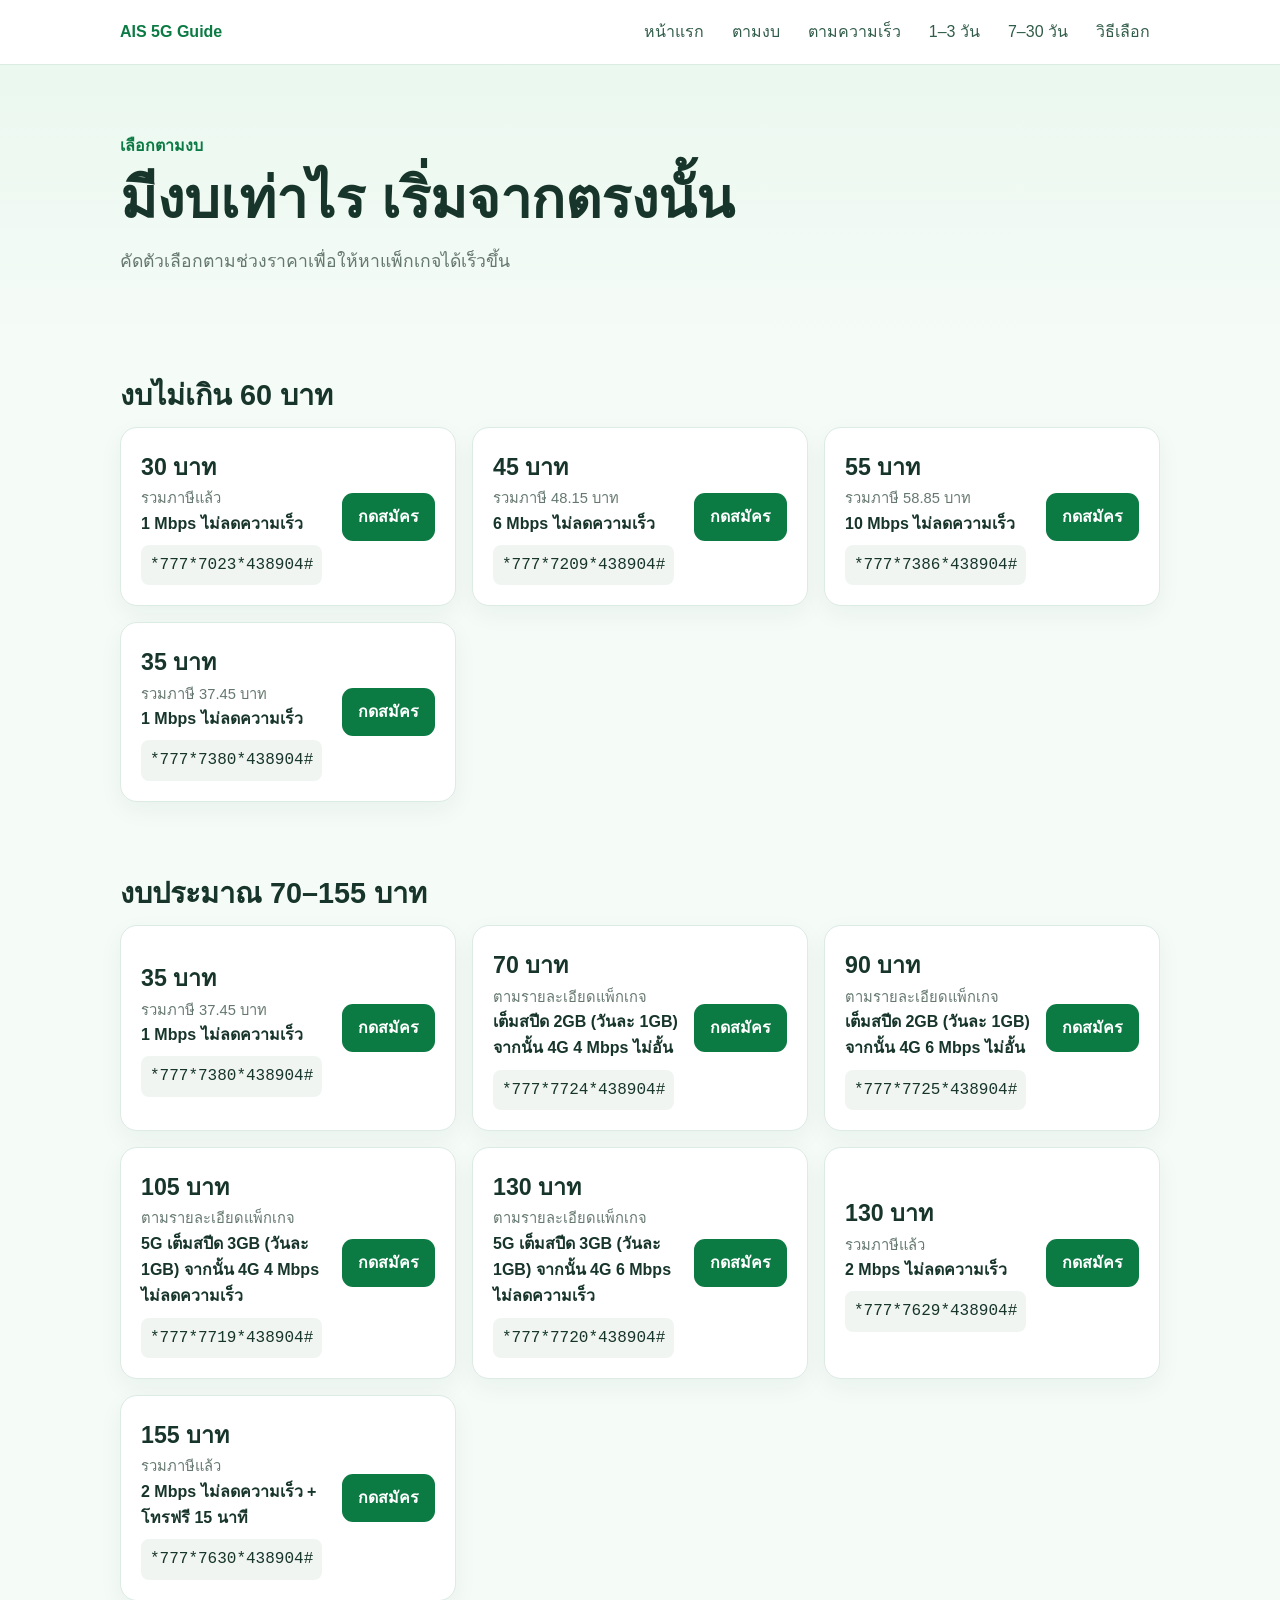
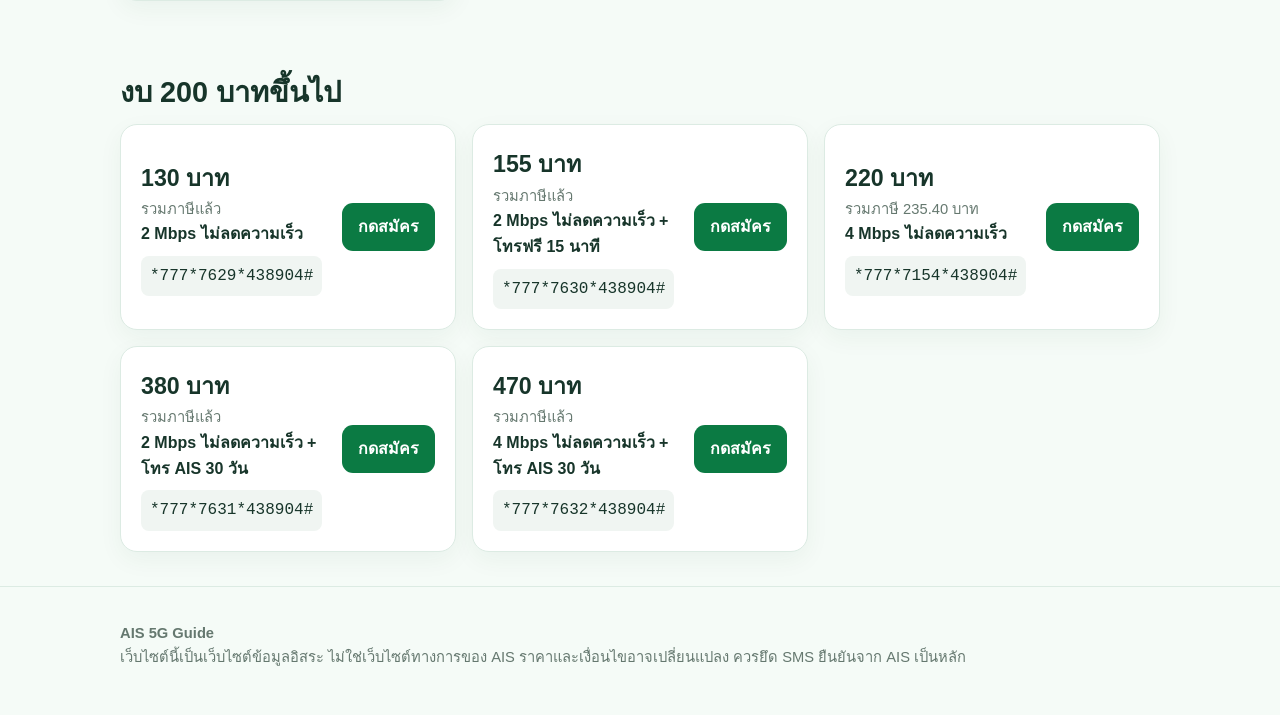
==== budget.html @ 9167f705 "Add budget.html" ====
<!doctype html><html lang="th"><head><meta charset="utf-8"><meta name="viewport" content="width=device-width,initial-scale=1"><title>โปรเน็ต AIS เลือกตามงบ ราคาเริ่ม 30 บาท | AIS 5G Guide</title><meta name="description" content="เลือกโปร AIS เติมเงินตามงบ พร้อมความเร็ว ระยะเวลา และรหัสสมัคร"><meta name="robots" content="index,follow"><link rel="stylesheet" href="style.css"></head><body><header><div class="wrap nav"><a class="brand" href="index.html">AIS 5G Guide</a><nav><a href="index.html">หน้าแรก</a><a href="budget.html">ตามงบ</a><a href="speed.html">ตามความเร็ว</a><a href="short-term.html">1–3 วัน</a><a href="long-term.html">7–30 วัน</a><a href="guide.html">วิธีเลือก</a></nav></div></header><main><section class="hero"><div class="wrap"><div class="eyebrow">เลือกตามงบ</div><h1>มีงบเท่าไร เริ่มจากตรงนั้น</h1><p class="lead">คัดตัวเลือกตามช่วงราคาเพื่อให้หาแพ็กเกจได้เร็วขึ้น</p></div></section><section><div class="wrap"><h2 class="title">งบไม่เกิน 60 บาท</h2><div class="grid"><article class="card plan"><div><div class="price">30 บาท</div><div class="meta">รวมภาษีแล้ว</div><strong>1 Mbps ไม่ลดความเร็ว</strong><br><span class="code">*777*7023*438904#</span></div><a class="btn" href="tel:*777*7023*438904%23">กดสมัคร</a></article><article class="card plan"><div><div class="price">45 บาท</div><div class="meta">รวมภาษี 48.15 บาท</div><strong>6 Mbps ไม่ลดความเร็ว</strong><br><span class="code">*777*7209*438904#</span></div><a class="btn" href="tel:*777*7209*438904%23">กดสมัคร</a></article><article class="card plan"><div><div class="price">55 บาท</div><div class="meta">รวมภาษี 58.85 บาท</div><strong>10 Mbps ไม่ลดความเร็ว</strong><br><span class="code">*777*7386*438904#</span></div><a class="btn" href="tel:*777*7386*438904%23">กดสมัคร</a></article><article class="card plan"><div><div class="price">35 บาท</div><div class="meta">รวมภาษี 37.45 บาท</div><strong>1 Mbps ไม่ลดความเร็ว</strong><br><span class="code">*777*7380*438904#</span></div><a class="btn" href="tel:*777*7380*438904%23">กดสมัคร</a></div></div></section><section><div class="wrap"><h2 class="title">งบประมาณ 70–155 บาท</h2><div class="grid"><article class="card plan"><div><div class="price">35 บาท</div><div class="meta">รวมภาษี 37.45 บาท</div><strong>1 Mbps ไม่ลดความเร็ว</strong><br><span class="code">*777*7380*438904#</span></div><a class="btn" href="tel:*777*7380*438904%23">กดสมัคร</a></article><article class="card plan"><div><div class="price">70 บาท</div><div class="meta">ตามรายละเอียดแพ็กเกจ</div><strong>เต็มสปีด 2GB (วันละ 1GB) จากนั้น 4G 4 Mbps ไม่อั้น</strong><br><span class="code">*777*7724*438904#</span></div><a class="btn" href="tel:*777*7724*438904%23">กดสมัคร</a></article><article class="card plan"><div><div class="price">90 บาท</div><div class="meta">ตามรายละเอียดแพ็กเกจ</div><strong>เต็มสปีด 2GB (วันละ 1GB) จากนั้น 4G 6 Mbps ไม่อั้น</strong><br><span class="code">*777*7725*438904#</span></div><a class="btn" href="tel:*777*7725*438904%23">กดสมัคร</a></article><article class="card plan"><div><div class="price">105 บาท</div><div class="meta">ตามรายละเอียดแพ็กเกจ</div><strong>5G เต็มสปีด 3GB (วันละ 1GB) จากนั้น 4G 4 Mbps ไม่ลดความเร็ว</strong><br><span class="code">*777*7719*438904#</span></div><a class="btn" href="tel:*777*7719*438904%23">กดสมัคร</a></article><article class="card plan"><div><div class="price">130 บาท</div><div class="meta">ตามรายละเอียดแพ็กเกจ</div><strong>5G เต็มสปีด 3GB (วันละ 1GB) จากนั้น 4G 6 Mbps ไม่ลดความเร็ว</strong><br><span class="code">*777*7720*438904#</span></div><a class="btn" href="tel:*777*7720*438904%23">กดสมัคร</a></article><article class="card plan"><div><div class="price">130 บาท</div><div class="meta">รวมภาษีแล้ว</div><strong>2 Mbps ไม่ลดความเร็ว</strong><br><span class="code">*777*7629*438904#</span></div><a class="btn" href="tel:*777*7629*438904%23">กดสมัคร</a></article><article class="card plan"><div><div class="price">155 บาท</div><div class="meta">รวมภาษีแล้ว</div><strong>2 Mbps ไม่ลดความเร็ว + โทรฟรี 15 นาที</strong><br><span class="code">*777*7630*438904#</span></div><a class="btn" href="tel:*777*7630*438904%23">กดสมัคร</a></div></div></section><section><div class="wrap"><h2 class="title">งบ 200 บาทขึ้นไป</h2><div class="grid"><article class="card plan"><div><div class="price">130 บาท</div><div class="meta">รวมภาษีแล้ว</div><strong>2 Mbps ไม่ลดความเร็ว</strong><br><span class="code">*777*7629*438904#</span></div><a class="btn" href="tel:*777*7629*438904%23">กดสมัคร</a></article><article class="card plan"><div><div class="price">155 บาท</div><div class="meta">รวมภาษีแล้ว</div><strong>2 Mbps ไม่ลดความเร็ว + โทรฟรี 15 นาที</strong><br><span class="code">*777*7630*438904#</span></div><a class="btn" href="tel:*777*7630*438904%23">กดสมัคร</a></article><article class="card plan"><div><div class="price">220 บาท</div><div class="meta">รวมภาษี 235.40 บาท</div><strong>4 Mbps ไม่ลดความเร็ว</strong><br><span class="code">*777*7154*438904#</span></div><a class="btn" href="tel:*777*7154*438904%23">กดสมัคร</a></article><article class="card plan"><div><div class="price">380 บาท</div><div class="meta">รวมภาษีแล้ว</div><strong>2 Mbps ไม่ลดความเร็ว + โทร AIS 30 วัน</strong><br><span class="code">*777*7631*438904#</span></div><a class="btn" href="tel:*777*7631*438904%23">กดสมัคร</a></article><article class="card plan"><div><div class="price">470 บาท</div><div class="meta">รวมภาษีแล้ว</div><strong>4 Mbps ไม่ลดความเร็ว + โทร AIS 30 วัน</strong><br><span class="code">*777*7632*438904#</span></div><a class="btn" href="tel:*777*7632*438904%23">กดสมัคร</a></article></div></div></section></main><footer class="footer"><div class="wrap"><strong>AIS 5G Guide</strong><br>เว็บไซต์นี้เป็นเว็บไซต์ข้อมูลอิสระ ไม่ใช่เว็บไซต์ทางการของ AIS ราคาและเงื่อนไขอาจเปลี่ยนแปลง ควรยึด SMS ยืนยันจาก AIS เป็นหลัก</div></footer></body></html>
---- style.css ----
:root{--g:#0b7a43;--g2:#075a32;--bg:#f5fbf7;--card:#fff;--ink:#17352a;--muted:#65786f;--line:#dcebe3}
*{box-sizing:border-box}body{margin:0;font-family:-apple-system,BlinkMacSystemFont,"Noto Sans Thai","Segoe UI",sans-serif;background:var(--bg);color:var(--ink);line-height:1.65}a{color:inherit}.wrap{max-width:1080px;margin:auto;padding:0 20px}header{background:#fff;border-bottom:1px solid var(--line);position:sticky;top:0;z-index:10}.nav{display:flex;justify-content:space-between;align-items:center;gap:18px;min-height:64px}.brand{font-weight:900;color:var(--g);text-decoration:none}nav{display:flex;gap:8px;flex-wrap:wrap}nav a{text-decoration:none;padding:7px 10px;border-radius:9px;color:#315c49}nav a:hover{background:#eaf7ef}.hero{padding:68px 0 44px;background:linear-gradient(#eaf8ef,#f5fbf7)}.eyebrow{font-weight:800;color:var(--g)}h1{font-size:clamp(2rem,5vw,3.5rem);line-height:1.1;margin:.15em 0}.lead{max-width:780px;color:var(--muted);font-size:1.1rem}.actions{display:flex;gap:10px;flex-wrap:wrap;margin-top:22px}.btn{display:inline-block;background:var(--g);color:#fff;text-decoration:none;padding:11px 16px;border-radius:11px;font-weight:800}.btn.alt{background:#fff;color:var(--g);border:1px solid var(--line)}section{padding:34px 0}.grid{display:grid;grid-template-columns:repeat(3,1fr);gap:16px}.card{background:var(--card);border:1px solid var(--line);border-radius:17px;padding:20px;box-shadow:0 8px 24px rgba(20,70,45,.05)}.card h2,.card h3{margin-top:0}.tag{display:inline-block;background:#eaf7ef;color:var(--g2);padding:5px 9px;border-radius:999px;font-size:.82rem;font-weight:800}.price{font-size:1.45rem;font-weight:900}.meta{color:var(--muted);font-size:.92rem}.code{font-family:ui-monospace,SFMono-Regular,Menlo,monospace;background:#f0f5f2;padding:7px 9px;border-radius:8px;display:inline-block;margin-top:8px}.plan{display:grid;grid-template-columns:1fr auto;gap:14px;align-items:center}.plan .btn{white-space:nowrap}.title{font-size:1.8rem;margin:0 0 8px}.sub{color:var(--muted);margin-top:0}.notice{background:#fff8dc;border:1px solid #f1e4a5;border-radius:13px;padding:15px;color:#675b22}.two{display:grid;grid-template-columns:1fr 1fr;gap:17px}.footer{border-top:1px solid var(--line);padding:34px 0 46px;color:var(--muted);font-size:.92rem}@media(max-width:820px){.grid,.two{grid-template-columns:1fr}.nav{align-items:flex-start;flex-direction:column;padding:12px 0}.plan{grid-template-columns:1fr}.hero{padding-top:44px}}
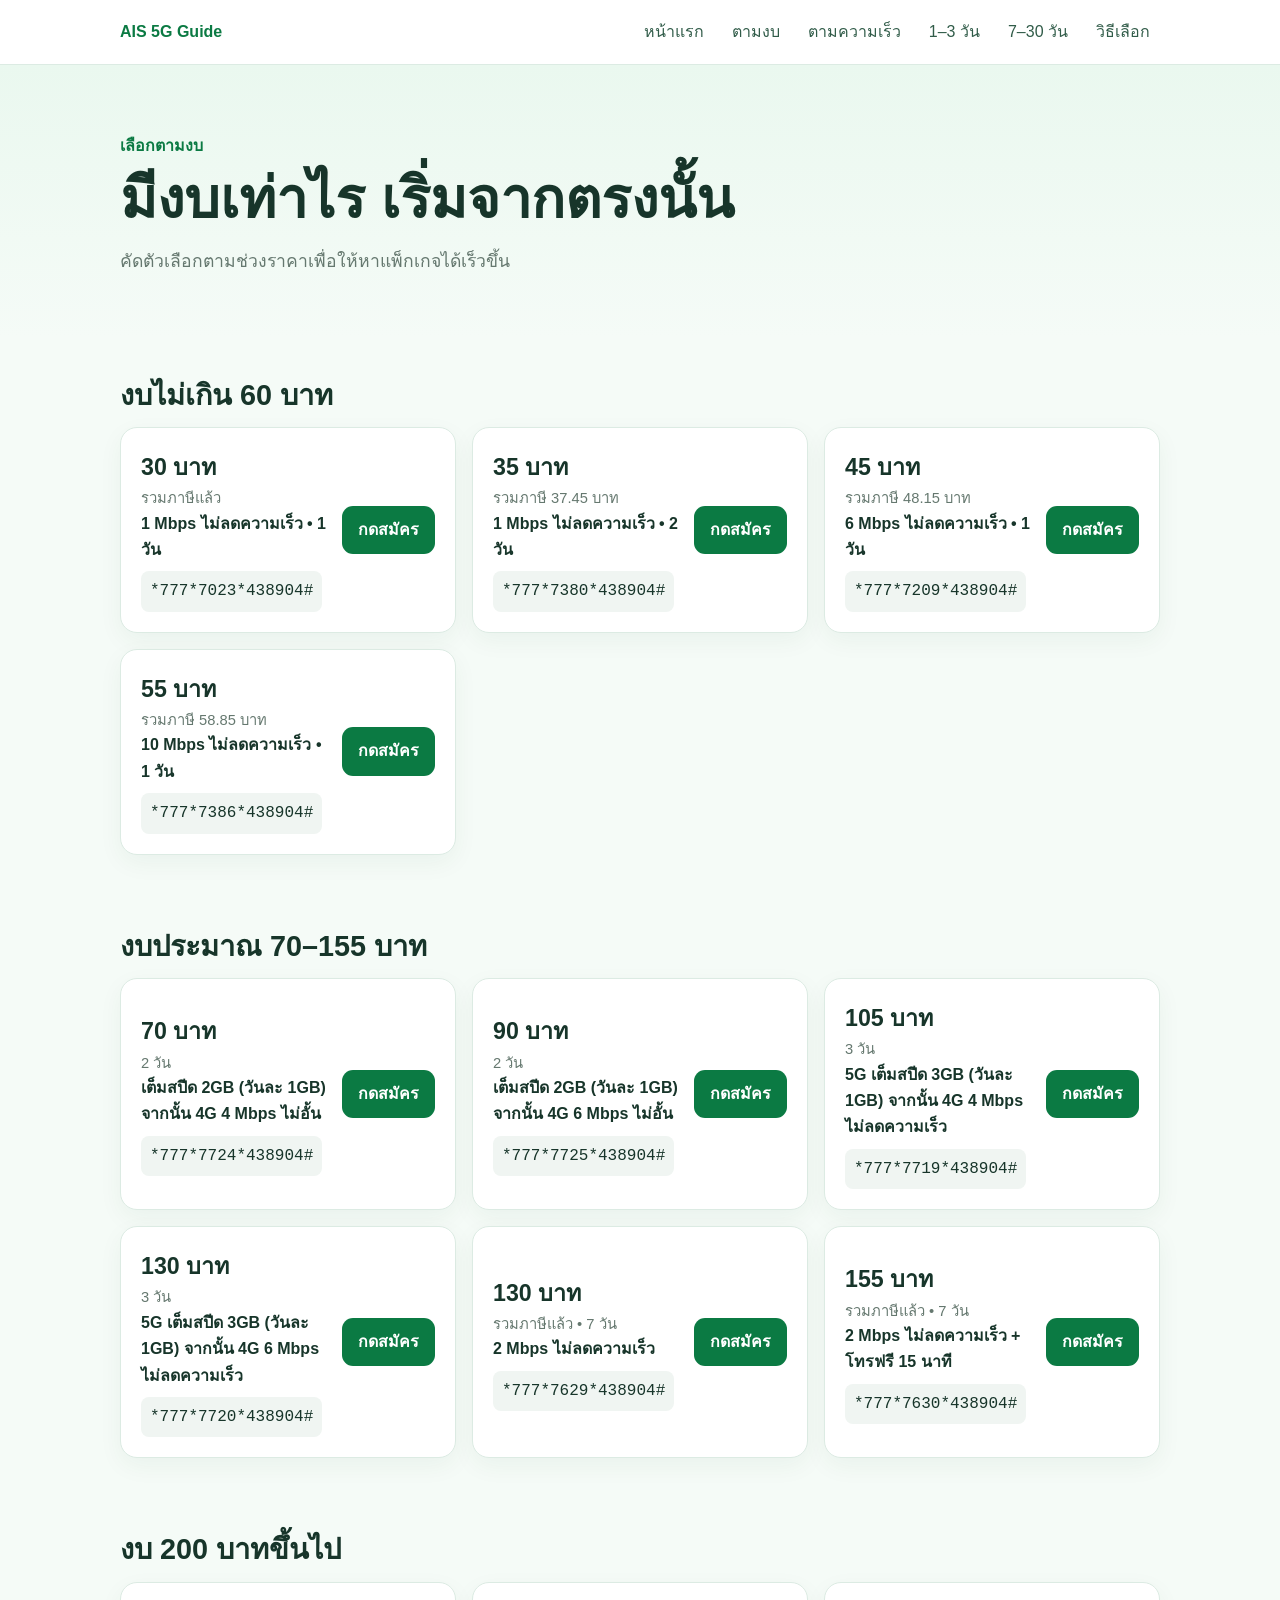
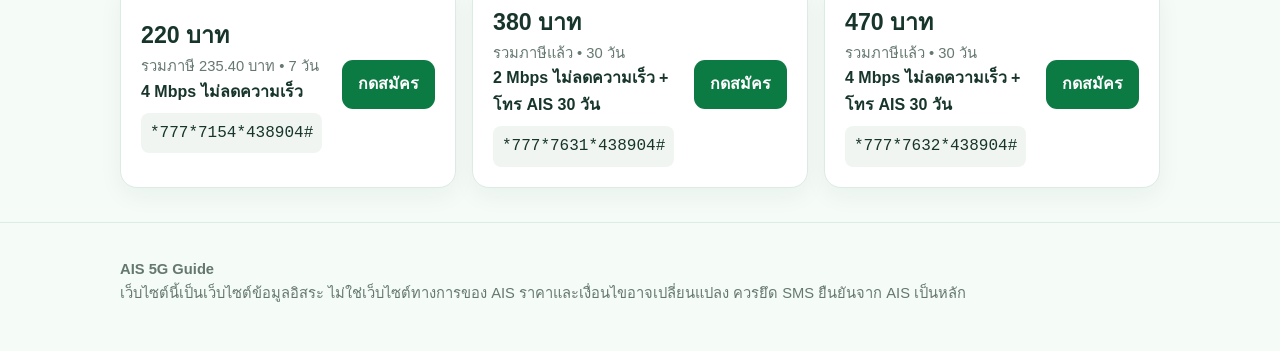
==== commit bf727ae4: "Fix budget groups and markup" ====
--- a/budget.html
+++ b/budget.html
@@ -1 +1,20 @@
-<!doctype html><html lang="th"><head><meta charset="utf-8"><meta name="viewport" content="width=device-width,initial-scale=1"><title>โปรเน็ต AIS เลือกตามงบ ราคาเริ่ม 30 บาท | AIS 5G Guide</title><meta name="description" content="เลือกโปร AIS เติมเงินตามงบ พร้อมความเร็ว ระยะเวลา และรหัสสมัคร"><meta name="robots" content="index,follow"><link rel="stylesheet" href="style.css"></head><body><header><div class="wrap nav"><a class="brand" href="index.html">AIS 5G Guide</a><nav><a href="index.html">หน้าแรก</a><a href="budget.html">ตามงบ</a><a href="speed.html">ตามความเร็ว</a><a href="short-term.html">1–3 วัน</a><a href="long-term.html">7–30 วัน</a><a href="guide.html">วิธีเลือก</a></nav></div></header><main><section class="hero"><div class="wrap"><div class="eyebrow">เลือกตามงบ</div><h1>มีงบเท่าไร เริ่มจากตรงนั้น</h1><p class="lead">คัดตัวเลือกตามช่วงราคาเพื่อให้หาแพ็กเกจได้เร็วขึ้น</p></div></section><section><div class="wrap"><h2 class="title">งบไม่เกิน 60 บาท</h2><div class="grid"><article class="card plan"><div><div class="price">30 บาท</div><div class="meta">รวมภาษีแล้ว</div><strong>1 Mbps ไม่ลดความเร็ว</strong><br><span class="code">*777*7023*438904#</span></div><a class="btn" href="tel:*777*7023*438904%23">กดสมัคร</a></article><article class="card plan"><div><div class="price">45 บาท</div><div class="meta">รวมภาษี 48.15 บาท</div><strong>6 Mbps ไม่ลดความเร็ว</strong><br><span class="code">*777*7209*438904#</span></div><a class="btn" href="tel:*777*7209*438904%23">กดสมัคร</a></article><article class="card plan"><div><div class="price">55 บาท</div><div class="meta">รวมภาษี 58.85 บาท</div><strong>10 Mbps ไม่ลดความเร็ว</strong><br><span class="code">*777*7386*438904#</span></div><a class="btn" href="tel:*777*7386*438904%23">กดสมัคร</a></article><article class="card plan"><div><div class="price">35 บาท</div><div class="meta">รวมภาษี 37.45 บาท</div><strong>1 Mbps ไม่ลดความเร็ว</strong><br><span class="code">*777*7380*438904#</span></div><a class="btn" href="tel:*777*7380*438904%23">กดสมัคร</a></div></div></section><section><div class="wrap"><h2 class="title">งบประมาณ 70–155 บาท</h2><div class="grid"><article class="card plan"><div><div class="price">35 บาท</div><div class="meta">รวมภาษี 37.45 บาท</div><strong>1 Mbps ไม่ลดความเร็ว</strong><br><span class="code">*777*7380*438904#</span></div><a class="btn" href="tel:*777*7380*438904%23">กดสมัคร</a></article><article class="card plan"><div><div class="price">70 บาท</div><div class="meta">ตามรายละเอียดแพ็กเกจ</div><strong>เต็มสปีด 2GB (วันละ 1GB) จากนั้น 4G 4 Mbps ไม่อั้น</strong><br><span class="code">*777*7724*438904#</span></div><a class="btn" href="tel:*777*7724*438904%23">กดสมัคร</a></article><article class="card plan"><div><div class="price">90 บาท</div><div class="meta">ตามรายละเอียดแพ็กเกจ</div><strong>เต็มสปีด 2GB (วันละ 1GB) จากนั้น 4G 6 Mbps ไม่อั้น</strong><br><span class="code">*777*7725*438904#</span></div><a class="btn" href="tel:*777*7725*438904%23">กดสมัคร</a></article><article class="card plan"><div><div class="price">105 บาท</div><div class="meta">ตามรายละเอียดแพ็กเกจ</div><strong>5G เต็มสปีด 3GB (วันละ 1GB) จากนั้น 4G 4 Mbps ไม่ลดความเร็ว</strong><br><span class="code">*777*7719*438904#</span></div><a class="btn" href="tel:*777*7719*438904%23">กดสมัคร</a></article><article class="card plan"><div><div class="price">130 บาท</div><div class="meta">ตามรายละเอียดแพ็กเกจ</div><strong>5G เต็มสปีด 3GB (วันละ 1GB) จากนั้น 4G 6 Mbps ไม่ลดความเร็ว</strong><br><span class="code">*777*7720*438904#</span></div><a class="btn" href="tel:*777*7720*438904%23">กดสมัคร</a></article><article class="card plan"><div><div class="price">130 บาท</div><div class="meta">รวมภาษีแล้ว</div><strong>2 Mbps ไม่ลดความเร็ว</strong><br><span class="code">*777*7629*438904#</span></div><a class="btn" href="tel:*777*7629*438904%23">กดสมัคร</a></article><article class="card plan"><div><div class="price">155 บาท</div><div class="meta">รวมภาษีแล้ว</div><strong>2 Mbps ไม่ลดความเร็ว + โทรฟรี 15 นาที</strong><br><span class="code">*777*7630*438904#</span></div><a class="btn" href="tel:*777*7630*438904%23">กดสมัคร</a></div></div></section><section><div class="wrap"><h2 class="title">งบ 200 บาทขึ้นไป</h2><div class="grid"><article class="card plan"><div><div class="price">130 บาท</div><div class="meta">รวมภาษีแล้ว</div><strong>2 Mbps ไม่ลดความเร็ว</strong><br><span class="code">*777*7629*438904#</span></div><a class="btn" href="tel:*777*7629*438904%23">กดสมัคร</a></article><article class="card plan"><div><div class="price">155 บาท</div><div class="meta">รวมภาษีแล้ว</div><strong>2 Mbps ไม่ลดความเร็ว + โทรฟรี 15 นาที</strong><br><span class="code">*777*7630*438904#</span></div><a class="btn" href="tel:*777*7630*438904%23">กดสมัคร</a></article><article class="card plan"><div><div class="price">220 บาท</div><div class="meta">รวมภาษี 235.40 บาท</div><strong>4 Mbps ไม่ลดความเร็ว</strong><br><span class="code">*777*7154*438904#</span></div><a class="btn" href="tel:*777*7154*438904%23">กดสมัคร</a></article><article class="card plan"><div><div class="price">380 บาท</div><div class="meta">รวมภาษีแล้ว</div><strong>2 Mbps ไม่ลดความเร็ว + โทร AIS 30 วัน</strong><br><span class="code">*777*7631*438904#</span></div><a class="btn" href="tel:*777*7631*438904%23">กดสมัคร</a></article><article class="card plan"><div><div class="price">470 บาท</div><div class="meta">รวมภาษีแล้ว</div><strong>4 Mbps ไม่ลดความเร็ว + โทร AIS 30 วัน</strong><br><span class="code">*777*7632*438904#</span></div><a class="btn" href="tel:*777*7632*438904%23">กดสมัคร</a></article></div></div></section></main><footer class="footer"><div class="wrap"><strong>AIS 5G Guide</strong><br>เว็บไซต์นี้เป็นเว็บไซต์ข้อมูลอิสระ ไม่ใช่เว็บไซต์ทางการของ AIS ราคาและเงื่อนไขอาจเปลี่ยนแปลง ควรยึด SMS ยืนยันจาก AIS เป็นหลัก</div></footer></body></html>+<!doctype html><html lang="th"><head><meta charset="utf-8"><meta name="viewport" content="width=device-width,initial-scale=1"><title>โปรเน็ต AIS เลือกตามงบ ราคาเริ่ม 30 บาท | AIS 5G Guide</title><meta name="description" content="เลือกโปร AIS เติมเงินตามงบ พร้อมความเร็ว ระยะเวลา และรหัสสมัคร"><meta name="robots" content="index,follow"><link rel="canonical" href="https://lnwaith-sudo.github.io/ais5g/budget.html"><link rel="stylesheet" href="style.css"></head><body><header><div class="wrap nav"><a class="brand" href="index.html">AIS 5G Guide</a><nav><a href="index.html">หน้าแรก</a><a href="budget.html">ตามงบ</a><a href="speed.html">ตามความเร็ว</a><a href="short-term.html">1–3 วัน</a><a href="long-term.html">7–30 วัน</a><a href="guide.html">วิธีเลือก</a></nav></div></header><main><section class="hero"><div class="wrap"><div class="eyebrow">เลือกตามงบ</div><h1>มีงบเท่าไร เริ่มจากตรงนั้น</h1><p class="lead">คัดตัวเลือกตามช่วงราคาเพื่อให้หาแพ็กเกจได้เร็วขึ้น</p></div></section>
+<section><div class="wrap"><h2 class="title">งบไม่เกิน 60 บาท</h2><div class="grid">
+<article class="card plan"><div><div class="price">30 บาท</div><div class="meta">รวมภาษีแล้ว</div><strong>1 Mbps ไม่ลดความเร็ว • 1 วัน</strong><br><span class="code">*777*7023*438904#</span></div><a class="btn" href="tel:*777*7023*438904%23">กดสมัคร</a></article>
+<article class="card plan"><div><div class="price">35 บาท</div><div class="meta">รวมภาษี 37.45 บาท</div><strong>1 Mbps ไม่ลดความเร็ว • 2 วัน</strong><br><span class="code">*777*7380*438904#</span></div><a class="btn" href="tel:*777*7380*438904%23">กดสมัคร</a></article>
+<article class="card plan"><div><div class="price">45 บาท</div><div class="meta">รวมภาษี 48.15 บาท</div><strong>6 Mbps ไม่ลดความเร็ว • 1 วัน</strong><br><span class="code">*777*7209*438904#</span></div><a class="btn" href="tel:*777*7209*438904%23">กดสมัคร</a></article>
+<article class="card plan"><div><div class="price">55 บาท</div><div class="meta">รวมภาษี 58.85 บาท</div><strong>10 Mbps ไม่ลดความเร็ว • 1 วัน</strong><br><span class="code">*777*7386*438904#</span></div><a class="btn" href="tel:*777*7386*438904%23">กดสมัคร</a></article>
+</div></div></section>
+<section><div class="wrap"><h2 class="title">งบประมาณ 70–155 บาท</h2><div class="grid">
+<article class="card plan"><div><div class="price">70 บาท</div><div class="meta">2 วัน</div><strong>เต็มสปีด 2GB (วันละ 1GB) จากนั้น 4G 4 Mbps ไม่อั้น</strong><br><span class="code">*777*7724*438904#</span></div><a class="btn" href="tel:*777*7724*438904%23">กดสมัคร</a></article>
+<article class="card plan"><div><div class="price">90 บาท</div><div class="meta">2 วัน</div><strong>เต็มสปีด 2GB (วันละ 1GB) จากนั้น 4G 6 Mbps ไม่อั้น</strong><br><span class="code">*777*7725*438904#</span></div><a class="btn" href="tel:*777*7725*438904%23">กดสมัคร</a></article>
+<article class="card plan"><div><div class="price">105 บาท</div><div class="meta">3 วัน</div><strong>5G เต็มสปีด 3GB (วันละ 1GB) จากนั้น 4G 4 Mbps ไม่ลดความเร็ว</strong><br><span class="code">*777*7719*438904#</span></div><a class="btn" href="tel:*777*7719*438904%23">กดสมัคร</a></article>
+<article class="card plan"><div><div class="price">130 บาท</div><div class="meta">3 วัน</div><strong>5G เต็มสปีด 3GB (วันละ 1GB) จากนั้น 4G 6 Mbps ไม่ลดความเร็ว</strong><br><span class="code">*777*7720*438904#</span></div><a class="btn" href="tel:*777*7720*438904%23">กดสมัคร</a></article>
+<article class="card plan"><div><div class="price">130 บาท</div><div class="meta">รวมภาษีแล้ว • 7 วัน</div><strong>2 Mbps ไม่ลดความเร็ว</strong><br><span class="code">*777*7629*438904#</span></div><a class="btn" href="tel:*777*7629*438904%23">กดสมัคร</a></article>
+<article class="card plan"><div><div class="price">155 บาท</div><div class="meta">รวมภาษีแล้ว • 7 วัน</div><strong>2 Mbps ไม่ลดความเร็ว + โทรฟรี 15 นาที</strong><br><span class="code">*777*7630*438904#</span></div><a class="btn" href="tel:*777*7630*438904%23">กดสมัคร</a></article>
+</div></div></section>
+<section><div class="wrap"><h2 class="title">งบ 200 บาทขึ้นไป</h2><div class="grid">
+<article class="card plan"><div><div class="price">220 บาท</div><div class="meta">รวมภาษี 235.40 บาท • 7 วัน</div><strong>4 Mbps ไม่ลดความเร็ว</strong><br><span class="code">*777*7154*438904#</span></div><a class="btn" href="tel:*777*7154*438904%23">กดสมัคร</a></article>
+<article class="card plan"><div><div class="price">380 บาท</div><div class="meta">รวมภาษีแล้ว • 30 วัน</div><strong>2 Mbps ไม่ลดความเร็ว + โทร AIS 30 วัน</strong><br><span class="code">*777*7631*438904#</span></div><a class="btn" href="tel:*777*7631*438904%23">กดสมัคร</a></article>
+<article class="card plan"><div><div class="price">470 บาท</div><div class="meta">รวมภาษีแล้ว • 30 วัน</div><strong>4 Mbps ไม่ลดความเร็ว + โทร AIS 30 วัน</strong><br><span class="code">*777*7632*438904#</span></div><a class="btn" href="tel:*777*7632*438904%23">กดสมัคร</a></article>
+</div></div></section></main><footer class="footer"><div class="wrap"><strong>AIS 5G Guide</strong><br>เว็บไซต์นี้เป็นเว็บไซต์ข้อมูลอิสระ ไม่ใช่เว็บไซต์ทางการของ AIS ราคาและเงื่อนไขอาจเปลี่ยนแปลง ควรยึด SMS ยืนยันจาก AIS เป็นหลัก</div></footer></body></html>
